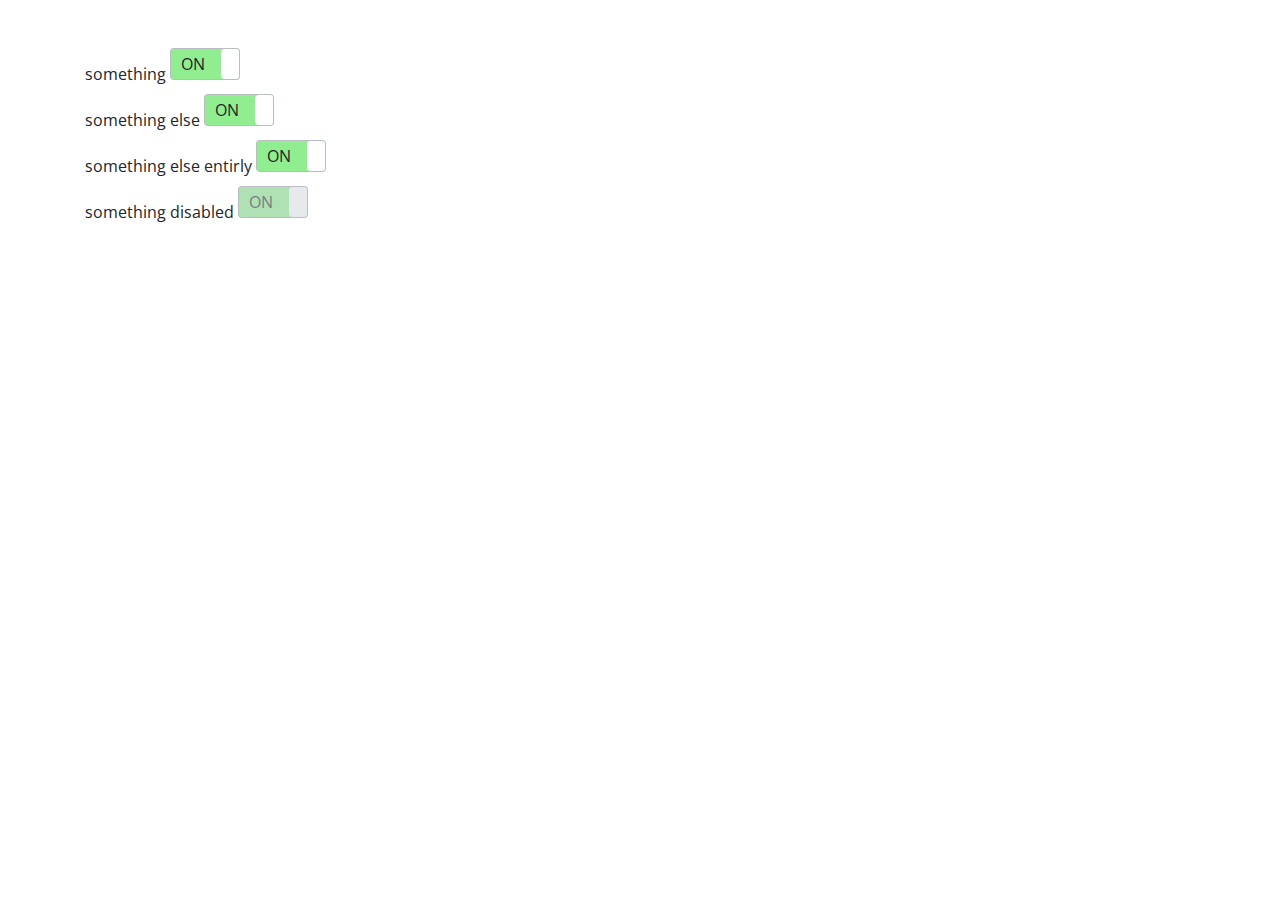
==== demo.html @ 67c16aa3 "Merge pull request #6 from adamculpepper/dev" ====
<!DOCTYPE html>
<html lang="en">
	<head>
		<title>Moo Toggle</title>
		<link href="https://fonts.googleapis.com/css?family=Open+Sans" rel="stylesheet">
		<link rel="stylesheet" media="screen" href="https://stackpath.bootstrapcdn.com/bootstrap/4.1.3/css/bootstrap.min.css">
		<link rel="stylesheet" media="screen" href="moo-toggle.css">
		<style>body {font-family:'Open Sans';}</style>
	</head>
	<body>

		<div class="container">
			<div class="row mt-5">

				<div class="col-12">
					<label>something
						<div class="moo-toggle">
							<input checked type="checkbox" class="moo-toggle-input" id="example_1">
							<label for="example_1" class="moo-toggle-btn">
								<span class="moo-toggle-switch"></span>
							</label>
						</div>
					</label>
				</div>

				<div class="col-12">
					<label>something else
						<div class="moo-toggle">
							<input checked type="checkbox" class="moo-toggle-input" id="example_2">
							<label for="example_2" class="moo-toggle-btn">
								<span class="moo-toggle-switch"></span>
							</label>
						</div>
					</label>
				</div>

				<div class="col-12">
					<label>something else entirly
						<div class="moo-toggle">
							<input checked type="checkbox" class="moo-toggle-input" id="example_3">
							<label for="example_3" class="moo-toggle-btn">
								<span class="moo-toggle-switch"></span>
							</label>
						</div>
					</label>
				</div>

				<div class="col-12">
					<label>something disabled
						<div class="moo-toggle">
							<input disabled checked type="checkbox" class="moo-toggle-input" id="example_4">
							<label for="example_4" class="moo-toggle-btn">
								<span class="moo-toggle-switch"></span>
							</label>
						</div>
					</label>
				</div>

			</div>
		</div>

	</body>
</html>
---- moo-toggle.css ----
/*
Moo Toggle
Version: 1.0
Adam Culpepper
https://github.com/adamculpepper/moo-toggle
*/

.moo-toggle {width:70px;}
.moo-toggle .moo-toggle-switch {width:20px;}
.moo-toggle input:checked + label .moo-toggle-switch {margin-left:50px;} /* .moo-toggle width minus .moo-toggle-switch width */


/* CORE */
.moo-toggle {display:inline-block; overflow:hidden; background:#ced4da; border:1px solid rgba(0, 0, 0, 0.1); border-radius:4px; position:relative;}
.moo-toggle input {display:none;}
.moo-toggle label {display:block; width:100%; height:30px; line-height:30px; margin:0; cursor:pointer;
/*	background: -moz-linear-gradient(top, rgba(0,0,0,0.1) 0%, rgba(230,230,230,0.28) 20%, rgba(230,230,230,1) 100%);
	background: -webkit-linear-gradient(top, rgba(0,0,0,0.1) 0%,rgba(230,230,230,0.28) 20%,rgba(230,230,230,1) 100%);
	background: linear-gradient(to bottom, rgba(0,0,0,0.1) 0%,rgba(230,230,230,0.28) 20%,rgba(230,230,230,1) 100%);
	filter: progid:DXImageTransform.Microsoft.gradient( startColorstr='#1a000000', endColorstr='#e6e6e6',GradientType=0 );*/
}
.moo-toggle .moo-toggle-switch {
	content:'';
	display:block;
	height:100%;
	background:#fff;
	/*background:rgba(255, 0, 255, 0.5);*/
	position:absolute;
	z-index:3;
	margin-left:0;
	border-radius:4px;
	/*border-radius:0 4px 4px 0;*/
	/*border:1px solid #adadad;*/
}

.moo-toggle label,
.moo-toggle input + label:before,
.moo-toggle input + label:after,
.moo-toggle .moo-toggle-switch {transition:all 300ms linear;}

/* CHECKED */
.moo-toggle input:checked + label {background:lightgreen;}
.moo-toggle input:checked + label:before {}

.moo-toggle input:checked + label .moo-toggle-switch {/*background:red;*/ /*border-radius:4px 0 0 4px;*/ margin-left:50px;}

/* DISABLED */
.moo-toggle input[disabled] + label {opacity:0.5;}

/* LABELS */
.moo-toggle input + label:before,
.moo-toggle input + label:after {display:block; position:absolute; z-index:2;}
.moo-toggle input + label:before {content:'ON'; left:10px;}
.moo-toggle input + label:after {content:'OFF'; right:10px;}

/* SHOW/HIDE */
.moo-toggle input + label:before {opacity:0;}
.moo-toggle input:checked + label:before {opacity:1;}
.moo-toggle input:checked + label:after {opacity:0;}
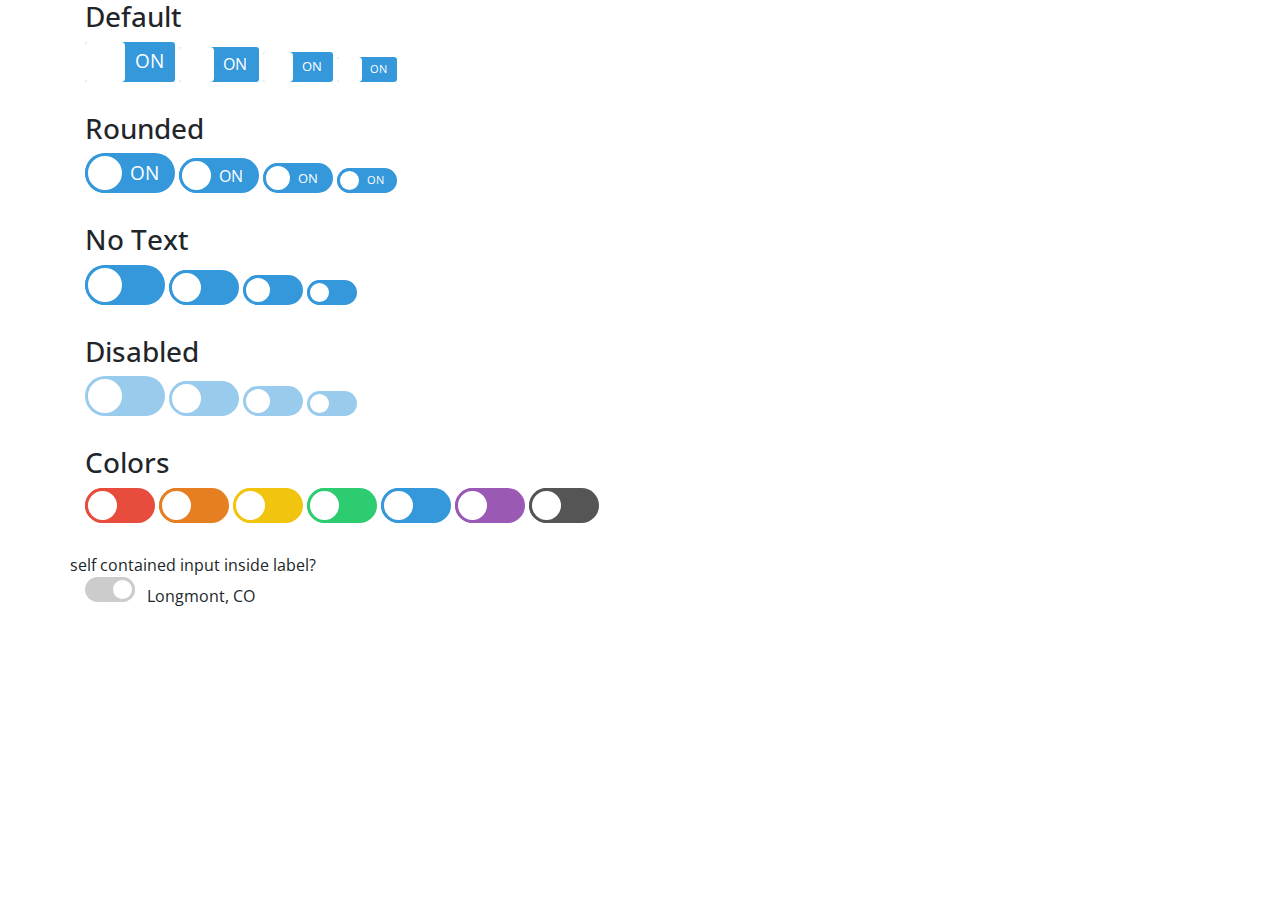
==== commit 842a6cf8: "adding in theme colors, fixing the sizes to be more stepped down on each level, separating the core " ====
--- a/demo.html
+++ b/demo.html
@@ -4,59 +4,216 @@
 		<title>Moo Toggle</title>
 		<link href="https://fonts.googleapis.com/css?family=Open+Sans" rel="stylesheet">
 		<link rel="stylesheet" media="screen" href="https://stackpath.bootstrapcdn.com/bootstrap/4.1.3/css/bootstrap.min.css">
-		<link rel="stylesheet" media="screen" href="moo-toggle.css">
+		<link rel="stylesheet" media="screen" href="toggle-switchy.css">
 		<style>body {font-family:'Open Sans';}</style>
 	</head>
 	<body>
 
 		<div class="container">
-			<div class="row mt-5">
-
+			<div class="row">
 				<div class="col-12">
-					<label>something
-						<div class="moo-toggle">
-							<input checked type="checkbox" class="moo-toggle-input" id="example_1">
-							<label for="example_1" class="moo-toggle-btn">
-								<span class="moo-toggle-switch"></span>
-							</label>
-						</div>
-					</label>
+
+						<div class="row mb-4">
+							<div class="col-12">
+								<h3>Default</h3>
+							</div>
+							<div class="col-12">
+								<div class="toggle-switchy" data-size="lg">
+									<input checked type="checkbox" id="example_1">
+									<label for="example_1">
+										<span class="toggle"></span>
+									</label>
+								</div>
+								<div class="toggle-switchy">
+									<input checked type="checkbox" id="example_2">
+									<label for="example_2">
+										<span class="toggle"></span>
+									</label>
+								</div>
+								<div class="toggle-switchy" data-size="sm">
+									<input checked type="checkbox" id="example_3">
+									<label for="example_3">
+										<span class="toggle"></span>
+									</label>
+								</div>
+								<div class="toggle-switchy" data-size="xs">
+									<input checked type="checkbox" id="example_4">
+									<label for="example_4">
+										<span class="toggle"></span>
+									</label>
+								</div>
+							</div>
+						</div>
+
+						<div class="row mb-4">
+							<div class="col-12">
+								<h3>Rounded</h3>
+							</div>
+							<div class="col-12">
+								<div class="toggle-switchy" data-size="lg" data-style="rounded">
+									<input checked type="checkbox" id="example_5">
+									<label for="example_5">
+										<span class="toggle"></span>
+									</label>
+								</div>
+								<div class="toggle-switchy" data-style="rounded">
+									<input checked type="checkbox" id="example_6">
+									<label for="example_6">
+										<span class="toggle"></span>
+									</label>
+								</div>
+								<div class="toggle-switchy" data-size="sm" data-style="rounded">
+									<input checked type="checkbox" id="example_7">
+									<label for="example_7">
+										<span class="toggle"></span>
+									</label>
+								</div>
+								<div class="toggle-switchy" data-size="xs" data-style="rounded">
+									<input checked type="checkbox" id="example_8">
+									<label for="example_8">
+										<span class="toggle"></span>
+									</label>
+								</div>
+							</div>
+						</div>
+
+						<div class="row mb-4">
+							<div class="col-12">
+								<h3>No Text</h3>
+							</div>
+							<div class="col-12">
+								<div class="toggle-switchy" data-size="lg" data-text="false" data-style="rounded">
+									<input checked type="checkbox" id="example_9">
+									<label for="example_9">
+										<span class="toggle"></span>
+									</label>
+								</div>
+								<div class="toggle-switchy" data-text="false" data-style="rounded">
+									<input checked type="checkbox" id="example_10">
+									<label for="example_10">
+										<span class="toggle"></span>
+									</label>
+								</div>
+								<div class="toggle-switchy" data-size="sm" data-text="false" data-style="rounded">
+									<input checked type="checkbox" id="example_11">
+									<label for="example_11">
+										<span class="toggle"></span>
+									</label>
+								</div>
+								<div class="toggle-switchy" data-size="xs" data-text="false" data-style="rounded">
+									<input checked type="checkbox" id="example_12">
+									<label for="example_12">
+										<span class="toggle"></span>
+									</label>
+								</div>
+							</div>
+						</div>
+
+						<div class="row mb-4">
+							<div class="col-12">
+								<h3>Disabled</h3>
+							</div>
+							<div class="col-12">
+								<div class="toggle-switchy" data-size="lg" data-text="false" data-style="rounded">
+									<input disabled checked type="checkbox" id="example_13">
+									<label for="example_13">
+										<span class="toggle"></span>
+									</label>
+								</div>
+								<div class="toggle-switchy" data-text="false" data-style="rounded">
+									<input disabled checked type="checkbox" id="example_14">
+									<label for="example_14">
+										<span class="toggle"></span>
+									</label>
+								</div>
+								<div class="toggle-switchy" data-size="sm" data-text="false" data-style="rounded">
+									<input disabled checked type="checkbox" id="example_15">
+									<label for="example_15">
+										<span class="toggle"></span>
+									</label>
+								</div>
+								<div class="toggle-switchy" data-size="xs" data-text="false" data-style="rounded">
+									<input disabled checked type="checkbox" id="example_16">
+									<label for="example_16">
+										<span class="toggle"></span>
+									</label>
+								</div>
+							</div>
+						</div>
+
+						<div class="row mb-4">
+							<div class="col-12">
+								<h3>Colors</h3>
+							</div>
+							<div class="col-12">
+								<div class="toggle-switchy" data-size="" data-text="false" data-style="rounded" data-color="red">
+									<input checked type="checkbox" id="example_17">
+									<label for="example_17">
+										<span class="toggle"></span>
+									</label>
+								</div>
+								<div class="toggle-switchy" data-text="false" data-style="rounded" data-color="orange">
+									<input checked type="checkbox" id="example_18">
+									<label for="example_18">
+										<span class="toggle"></span>
+									</label>
+								</div>
+								<div class="toggle-switchy" data-size="" data-text="false" data-style="rounded" data-color="yellow">
+									<input checked type="checkbox" id="example_19">
+									<label for="example_19">
+										<span class="toggle"></span>
+									</label>
+								</div>
+								<div class="toggle-switchy" data-size="" data-text="false" data-style="rounded" data-color="green">
+									<input checked type="checkbox" id="example_20">
+									<label for="example_20">
+										<span class="toggle"></span>
+									</label>
+								</div>
+								<div class="toggle-switchy" data-size="" data-text="false" data-style="rounded" data-color="blue">
+									<input checked type="checkbox" id="example_21">
+									<label for="example_21">
+										<span class="toggle"></span>
+									</label>
+								</div>
+								<div class="toggle-switchy" data-size="" data-text="false" data-style="rounded" data-color="purple">
+									<input checked type="checkbox" id="example_22">
+									<label for="example_22">
+										<span class="toggle"></span>
+									</label>
+								</div>
+								<div class="toggle-switchy" data-size="" data-text="false" data-style="rounded" data-color="gray">
+									<input checked type="checkbox" id="example_23">
+									<label for="example_23">
+										<span class="toggle"></span>
+									</label>
+								</div>
+							</div>
+						</div>
+
 				</div>
-
+			</div>
+
+			<div class="row">
+					
+				self contained input inside label?
 				<div class="col-12">
-					<label>something else
-						<div class="moo-toggle">
-							<input checked type="checkbox" class="moo-toggle-input" id="example_2">
-							<label for="example_2" class="moo-toggle-btn">
-								<span class="moo-toggle-switch"></span>
-							</label>
-						</div>
-					</label>
+					<div class="toggle-switchy" data-size="xs" data-style="rounded" data-text="false">
+						<input type="checkbox" id="example_6">
+						<label for="example_6">
+							<span class="toggle"></span>
+						</label>
+					</div>
+					<label for="example_6" class="ml-2">Longmont, CO</label>
 				</div>
 
-				<div class="col-12">
-					<label>something else entirly
-						<div class="moo-toggle">
-							<input checked type="checkbox" class="moo-toggle-input" id="example_3">
-							<label for="example_3" class="moo-toggle-btn">
-								<span class="moo-toggle-switch"></span>
-							</label>
-						</div>
-					</label>
-				</div>
-
-				<div class="col-12">
-					<label>something disabled
-						<div class="moo-toggle">
-							<input disabled checked type="checkbox" class="moo-toggle-input" id="example_4">
-							<label for="example_4" class="moo-toggle-btn">
-								<span class="moo-toggle-switch"></span>
-							</label>
-						</div>
-					</label>
-				</div>
+
+
 
 			</div>
+
+
+
 		</div>
 
 	</body>
--- a/toggle-switchy.css
+++ b/toggle-switchy.css
@@ -0,0 +1,118 @@
+/*
+Toggle Switchy v1.2
+by Adam Culpepper | @adamculpepper
+https://github.com/adamculpepper/toggle-switchy
+*/
+
+/* Customizable styles */
+
+/*Colors: Default (blue) */
+.toggle-switchy input + label {color:#fff;}
+.toggle-switchy input + label .toggle {background:#fff;}
+.toggle-switchy input + label:before {content:'ON'; left:55%;}
+.toggle-switchy input + label:after {content:'OFF'; right:55%;}
+.toggle-switchy input:checked + label {background:#3498db;}
+.toggle-switchy input:not(:checked) + label {background:#ccc;}
+.toggle-switchy[data-style='rounded'] input:checked + label .toggle	{border:3px solid #3498db;}
+.toggle-switchy[data-style='rounded'] input:not(:checked) + label .toggle {border:3px solid #ccc;}
+
+/* Rounded switch corners */
+.toggle-switchy input + label .toggle {border-radius:4px 0 0 4px;}
+.toggle-switchy input:checked + label .toggle {border-radius:0 4px 4px 0;}
+
+/* //////////////////////////
+CORE STYLES BELOW - NO TOUCHY
+////////////////////////// */
+.toggle-switchy {display:inline-block; overflow:hidden; border-radius:3px; position:relative;}
+.toggle-switchy * {transition:all 200ms linear;}
+.toggle-switchy input {display:none;}
+.toggle-switchy input[disabled] + label {opacity:0.5;}
+.toggle-switchy input + label {display:block; width:100%; height:100%; margin:0; cursor:pointer;}
+.toggle-switchy input + label .toggle {content:''; display:block; height:100%; position:absolute; left:0; z-index:3;}
+
+/* LABELS */
+.toggle-switchy input + label:before,
+.toggle-switchy input + label:after {display:flex; align-items:center; position:absolute; z-index:2; height:100%; transition:all 200ms linear;}
+.toggle-switchy input + label:before {left:55%;}
+.toggle-switchy input + label:after {right:55%;}
+.toggle-switchy input + label:hover {cursor:pointer;}
+
+/* SHOW/HIDE */
+.toggle-switchy input + label:before {opacity:0;}
+.toggle-switchy input:checked + label:before {opacity:1;}
+.toggle-switchy input:checked + label:after {opacity:0;}
+/* //////////////////////////
+CORE STYLES ABOVE - NO TOUCHY
+////////////////////////// */
+
+
+/* Size: Large */
+.toggle-switchy[data-size='lg']										{width:90px; height:40px;}
+.toggle-switchy[data-size='lg'] .toggle								{width:40px;}
+.toggle-switchy[data-size='lg'] input + label:before,
+.toggle-switchy[data-size='lg'] input + label:after					{font-size:1.2rem;}
+.toggle-switchy[data-size='lg'] input:not(:checked) + label .toggle	{left:calc(100% - 40px);}
+
+/* Size: Normal */
+.toggle-switchy														{width:80px; height:35px;}
+.toggle-switchy .toggle												{width:35px;}
+.toggle-switchy input + label:before,
+.toggle-switchy input + label:after									{font-size:1rem;}
+.toggle-switchy input:not(:checked) + label .toggle					{left:calc(100% - 35px);}
+
+/* Size: Small */
+.toggle-switchy[data-size='sm']										{width:70px; height:30px;}
+.toggle-switchy[data-size='sm'] .toggle								{width:30px;}
+.toggle-switchy[data-size='sm'] input + label:before,
+.toggle-switchy[data-size='sm'] input + label:after					{font-size:0.8rem;}
+.toggle-switchy[data-size='sm'] input:not(:checked) + label .toggle	{left:calc(100% - 30px);}
+
+/* Size: Extra Small */
+.toggle-switchy[data-size='xs']										{width:60px; height:25px;}
+.toggle-switchy[data-size='xs'] .toggle								{width:25px;}
+.toggle-switchy[data-size='xs'] input + label:before,
+.toggle-switchy[data-size='xs'] input + label:after					{font-size:0.7rem;}
+.toggle-switchy[data-size='xs'] input:not(:checked) + label .toggle	{left:calc(100% - 25px);}
+
+/* Style: Rounded */
+.toggle-switchy[data-style='rounded'],
+.toggle-switchy[data-style='rounded'] input + label .toggle			{border-radius:50px;}
+.toggle-switchy[data-style='rounded'] input + label:before			{left:50%;}
+.toggle-switchy[data-style='rounded'] input + label:after			{right:50%;}
+
+/* Text: Off */
+.toggle-switchy[data-text='false'] input + label:before,
+.toggle-switchy[data-text='false'] input + label:after				{content:'';}
+
+.toggle-switchy[data-text='false'][data-size='lg']					{width:80px;}
+.toggle-switchy[data-text='false']									{width:70px;}
+.toggle-switchy[data-text='false'][data-size='sm']					{width:60px;}
+.toggle-switchy[data-text='false'][data-size='xs']					{width:50px;}
+
+/* Color: Red */
+.toggle-switchy[data-color='red'] input:checked + label {background:#e74c3c;}
+.toggle-switchy[data-color='red'][data-style='rounded'] input:checked + label .toggle {border-color:#e74c3c;}
+
+/* Color: Orange */
+.toggle-switchy[data-color='orange'] input:checked + label {background:#e67e22;}
+.toggle-switchy[data-color='orange'][data-style='rounded'] input:checked + label .toggle {border-color:#e67e22;}
+ 
+ /* Color: Yellow */
+.toggle-switchy[data-color='yellow'] input:checked + label {background:#f1c40f;}
+.toggle-switchy[data-color='yellow'][data-style='rounded'] input:checked + label .toggle {border-color:#f1c40f;}
+
+/* Color: Green */
+.toggle-switchy[data-color='green'] input:checked + label {background:#2ecc71;}
+.toggle-switchy[data-color='green'][data-style='rounded'] input:checked + label .toggle {border-color:#2ecc71;}
+
+/* Color: Blue */
+.toggle-switchy[data-color='blue'] input:checked + label {background:#3498db;}
+.toggle-switchy[data-color='blue'][data-style='rounded'] input:checked + label .toggle {border-color:#3498db;}
+
+/* Color: Purple */
+.toggle-switchy[data-color='purple'] input:checked + label {background:#9b59b6;}
+.toggle-switchy[data-color='purple'][data-style='rounded'] input:checked + label .toggle {border-color:#9b59b6;}
+
+/* Color: Gray */
+.toggle-switchy[data-color='gray'] input:checked + label {background:#555;}
+.toggle-switchy[data-color='gray'][data-style='rounded'] input:checked + label .toggle {border-color:#555;}
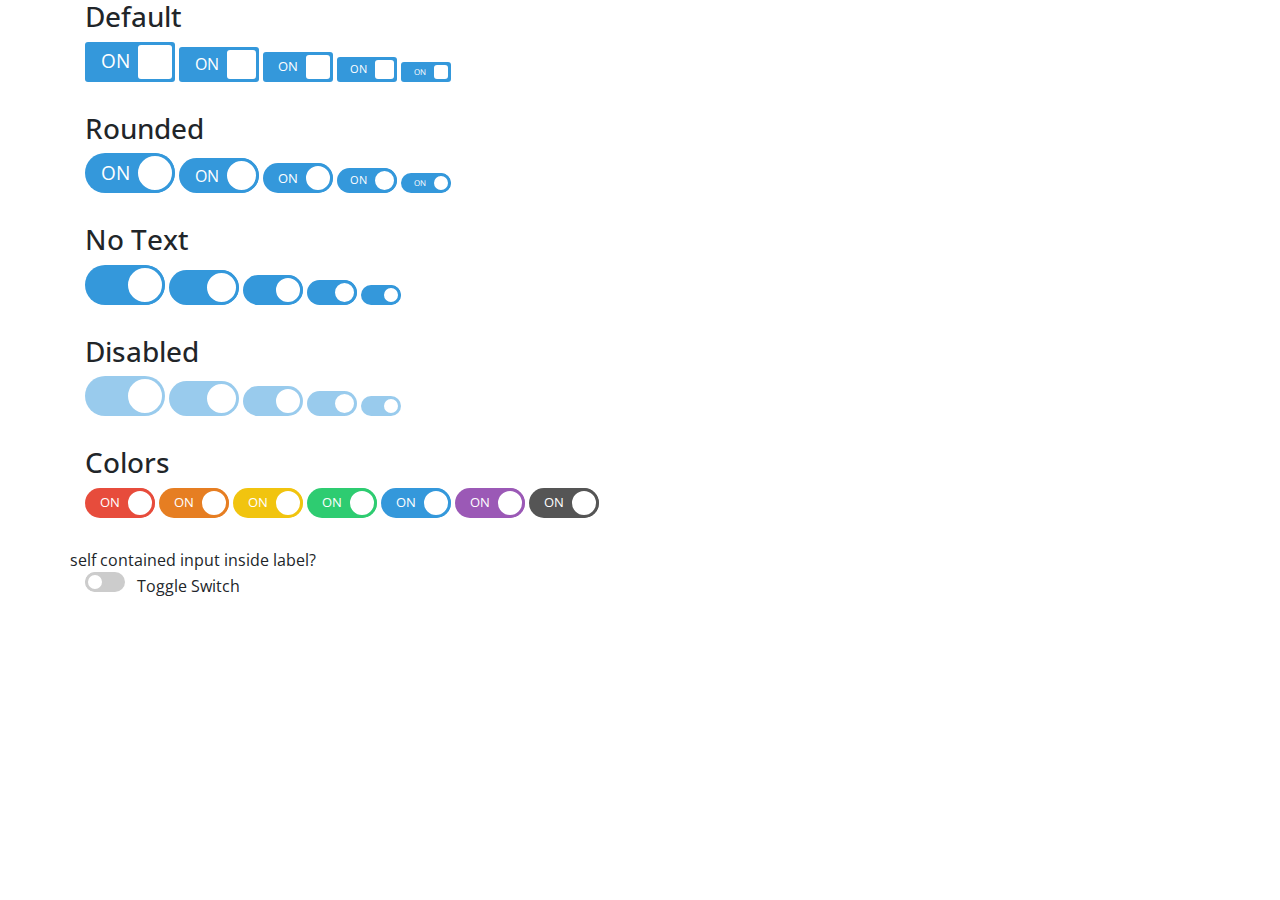
==== commit 0f955713: "swapping the ON and OFF positions and changing the transitions from "all" to their respective option" ====
--- a/demo.html
+++ b/demo.html
@@ -18,94 +18,112 @@
 								<h3>Default</h3>
 							</div>
 							<div class="col-12">
-								<div class="toggle-switchy" data-size="lg">
+								<div class="toggle-switchy" data-size="xl">
 									<input checked type="checkbox" id="example_1">
 									<label for="example_1">
 										<span class="toggle"></span>
 									</label>
 								</div>
-								<div class="toggle-switchy">
+								<div class="toggle-switchy" data-size="lg">
 									<input checked type="checkbox" id="example_2">
 									<label for="example_2">
 										<span class="toggle"></span>
 									</label>
 								</div>
-								<div class="toggle-switchy" data-size="sm">
+								<div class="toggle-switchy" data-size="">
 									<input checked type="checkbox" id="example_3">
 									<label for="example_3">
 										<span class="toggle"></span>
 									</label>
 								</div>
-								<div class="toggle-switchy" data-size="xs">
+								<div class="toggle-switchy" data-size="sm">
 									<input checked type="checkbox" id="example_4">
 									<label for="example_4">
 										<span class="toggle"></span>
 									</label>
 								</div>
-							</div>
-						</div>
-
-						<div class="row mb-4">
-							<div class="col-12">
-								<h3>Rounded</h3>
-							</div>
-							<div class="col-12">
-								<div class="toggle-switchy" data-size="lg" data-style="rounded">
+								<div class="toggle-switchy" data-size="xs">
 									<input checked type="checkbox" id="example_5">
 									<label for="example_5">
 										<span class="toggle"></span>
 									</label>
 								</div>
-								<div class="toggle-switchy" data-style="rounded">
+							</div>
+						</div>
+
+						<div class="row mb-4">
+							<div class="col-12">
+								<h3>Rounded</h3>
+							</div>
+							<div class="col-12">
+								<div class="toggle-switchy" data-size="xl" data-style="rounded">
 									<input checked type="checkbox" id="example_6">
 									<label for="example_6">
 										<span class="toggle"></span>
 									</label>
 								</div>
-								<div class="toggle-switchy" data-size="sm" data-style="rounded">
+								<div class="toggle-switchy" data-size="lg" data-style="rounded">
 									<input checked type="checkbox" id="example_7">
 									<label for="example_7">
 										<span class="toggle"></span>
 									</label>
 								</div>
-								<div class="toggle-switchy" data-size="xs" data-style="rounded">
+								<div class="toggle-switchy" data-size="" data-style="rounded">
 									<input checked type="checkbox" id="example_8">
 									<label for="example_8">
 										<span class="toggle"></span>
 									</label>
 								</div>
-							</div>
-						</div>
-
-						<div class="row mb-4">
-							<div class="col-12">
-								<h3>No Text</h3>
-							</div>
-							<div class="col-12">
-								<div class="toggle-switchy" data-size="lg" data-text="false" data-style="rounded">
+								<div class="toggle-switchy" data-size="sm" data-style="rounded">
 									<input checked type="checkbox" id="example_9">
 									<label for="example_9">
 										<span class="toggle"></span>
 									</label>
 								</div>
-								<div class="toggle-switchy" data-text="false" data-style="rounded">
+								<div class="toggle-switchy" data-size="xs" data-style="rounded">
 									<input checked type="checkbox" id="example_10">
 									<label for="example_10">
 										<span class="toggle"></span>
 									</label>
 								</div>
-								<div class="toggle-switchy" data-size="sm" data-text="false" data-style="rounded">
+							</div>
+						</div>
+
+						<div class="row mb-4">
+							<div class="col-12">
+								<h3>No Text</h3>
+							</div>
+							<div class="col-12">
+								<div class="toggle-switchy" data-size="xl" data-text="false" data-style="rounded">
 									<input checked type="checkbox" id="example_11">
 									<label for="example_11">
 										<span class="toggle"></span>
 									</label>
 								</div>
-								<div class="toggle-switchy" data-size="xs" data-text="false" data-style="rounded">
+								<div class="toggle-switchy" data-size="lg" data-text="false" data-style="rounded">
 									<input checked type="checkbox" id="example_12">
 									<label for="example_12">
 										<span class="toggle"></span>
 									</label>
 								</div>
+								<div class="toggle-switchy" data-size="" data-text="false" data-style="rounded">
+									<input checked type="checkbox" id="example_13">
+									<label for="example_13">
+										<span class="toggle"></span>
+									</label>
+								</div>
+								<div class="toggle-switchy" data-size="sm" data-text="false" data-style="rounded">
+									<input checked type="checkbox" id="example_14">
+									<label for="example_14">
+										<span class="toggle"></span>
+									</label>
+								</div>
+								<div class="toggle-switchy" data-size="xs" data-text="false" data-style="rounded">
+									<input checked type="checkbox" id="example_15">
+									<label for="example_15">
+										<span class="toggle"></span>
+									</label>
+								</div>
 							</div>
 						</div>
 
@@ -114,30 +132,36 @@
 								<h3>Disabled</h3>
 							</div>
 							<div class="col-12">
-								<div class="toggle-switchy" data-size="lg" data-text="false" data-style="rounded">
-									<input disabled checked type="checkbox" id="example_13">
-									<label for="example_13">
-										<span class="toggle"></span>
-									</label>
-								</div>
-								<div class="toggle-switchy" data-text="false" data-style="rounded">
-									<input disabled checked type="checkbox" id="example_14">
-									<label for="example_14">
-										<span class="toggle"></span>
-									</label>
-								</div>
-								<div class="toggle-switchy" data-size="sm" data-text="false" data-style="rounded">
-									<input disabled checked type="checkbox" id="example_15">
-									<label for="example_15">
-										<span class="toggle"></span>
-									</label>
-								</div>
-								<div class="toggle-switchy" data-size="xs" data-text="false" data-style="rounded">
+								<div class="toggle-switchy" data-size="xl" data-text="false" data-style="rounded">
 									<input disabled checked type="checkbox" id="example_16">
 									<label for="example_16">
 										<span class="toggle"></span>
 									</label>
 								</div>
+								<div class="toggle-switchy" data-size="lg" data-text="false" data-style="rounded">
+									<input disabled checked type="checkbox" id="example_17">
+									<label for="example_17">
+										<span class="toggle"></span>
+									</label>
+								</div>
+								<div class="toggle-switchy" data-size="" data-text="false" data-style="rounded">
+									<input disabled checked type="checkbox" id="example_18">
+									<label for="example_18">
+										<span class="toggle"></span>
+									</label>
+								</div>
+								<div class="toggle-switchy" data-size="sm" data-text="false" data-style="rounded">
+									<input disabled checked type="checkbox" id="example_19">
+									<label for="example_19">
+										<span class="toggle"></span>
+									</label>
+								</div>
+								<div class="toggle-switchy" data-size="xs" data-text="false" data-style="rounded">
+									<input disabled checked type="checkbox" id="example_20">
+									<label for="example_20">
+										<span class="toggle"></span>
+									</label>
+								</div>
 							</div>
 						</div>
 
@@ -146,45 +170,45 @@
 								<h3>Colors</h3>
 							</div>
 							<div class="col-12">
-								<div class="toggle-switchy" data-size="" data-text="false" data-style="rounded" data-color="red">
-									<input checked type="checkbox" id="example_17">
-									<label for="example_17">
-										<span class="toggle"></span>
-									</label>
-								</div>
-								<div class="toggle-switchy" data-text="false" data-style="rounded" data-color="orange">
-									<input checked type="checkbox" id="example_18">
-									<label for="example_18">
-										<span class="toggle"></span>
-									</label>
-								</div>
-								<div class="toggle-switchy" data-size="" data-text="false" data-style="rounded" data-color="yellow">
-									<input checked type="checkbox" id="example_19">
-									<label for="example_19">
-										<span class="toggle"></span>
-									</label>
-								</div>
-								<div class="toggle-switchy" data-size="" data-text="false" data-style="rounded" data-color="green">
-									<input checked type="checkbox" id="example_20">
-									<label for="example_20">
-										<span class="toggle"></span>
-									</label>
-								</div>
-								<div class="toggle-switchy" data-size="" data-text="false" data-style="rounded" data-color="blue">
+								<div class="toggle-switchy" data-size="" data-style="rounded" data-color="red">
 									<input checked type="checkbox" id="example_21">
 									<label for="example_21">
 										<span class="toggle"></span>
 									</label>
 								</div>
-								<div class="toggle-switchy" data-size="" data-text="false" data-style="rounded" data-color="purple">
+								<div class="toggle-switchy" data-size="" data-style="rounded" data-color="orange">
 									<input checked type="checkbox" id="example_22">
 									<label for="example_22">
 										<span class="toggle"></span>
 									</label>
 								</div>
-								<div class="toggle-switchy" data-size="" data-text="false" data-style="rounded" data-color="gray">
+								<div class="toggle-switchy" data-size="" data-style="rounded" data-color="yellow">
 									<input checked type="checkbox" id="example_23">
 									<label for="example_23">
+										<span class="toggle"></span>
+									</label>
+								</div>
+								<div class="toggle-switchy" data-size="" data-style="rounded" data-color="green">
+									<input checked type="checkbox" id="example_24">
+									<label for="example_24">
+										<span class="toggle"></span>
+									</label>
+								</div>
+								<div class="toggle-switchy" data-size="" data-style="rounded" data-color="blue">
+									<input checked type="checkbox" id="example_25">
+									<label for="example_25">
+										<span class="toggle"></span>
+									</label>
+								</div>
+								<div class="toggle-switchy" data-size="" data-style="rounded" data-color="purple">
+									<input checked type="checkbox" id="example_26">
+									<label for="example_26">
+										<span class="toggle"></span>
+									</label>
+								</div>
+								<div class="toggle-switchy" data-size="" data-style="rounded" data-color="gray">
+									<input checked type="checkbox" id="example_27">
+									<label for="example_27">
 										<span class="toggle"></span>
 									</label>
 								</div>
@@ -199,12 +223,12 @@
 				self contained input inside label?
 				<div class="col-12">
 					<div class="toggle-switchy" data-size="xs" data-style="rounded" data-text="false">
-						<input type="checkbox" id="example_6">
-						<label for="example_6">
+						<input type="checkbox" id="example_99">
+						<label for="example_99">
 							<span class="toggle"></span>
 						</label>
 					</div>
-					<label for="example_6" class="ml-2">Longmont, CO</label>
+					<label for="example_99" class="ml-2">Toggle Switch</label>
 				</div>
 
 
--- a/toggle-switchy.css
+++ b/toggle-switchy.css
@@ -1,5 +1,5 @@
 /*
-Toggle Switchy v1.2
+Toggle Switchy v1.5
 by Adam Culpepper | @adamculpepper
 https://github.com/adamculpepper/toggle-switchy
 */
@@ -9,85 +9,94 @@
 /*Colors: Default (blue) */
 .toggle-switchy input + label {color:#fff;}
 .toggle-switchy input + label .toggle {background:#fff;}
-.toggle-switchy input + label:before {content:'ON'; left:55%;}
-.toggle-switchy input + label:after {content:'OFF'; right:55%;}
+.toggle-switchy input + label:before {content:'ON'; right:55%;}
+.toggle-switchy input + label:after {content:'OFF'; left:55%;}
 .toggle-switchy input:checked + label {background:#3498db;}
 .toggle-switchy input:not(:checked) + label {background:#ccc;}
-.toggle-switchy[data-style='rounded'] input:checked + label .toggle	{border:3px solid #3498db;}
-.toggle-switchy[data-style='rounded'] input:not(:checked) + label .toggle {border:3px solid #ccc;}
+.toggle-switchy input:checked + label .toggle {border:3px solid #3498db;}
+.toggle-switchy input:not(:checked) + label .toggle {border:3px solid #ccc;}
 
 /* Rounded switch corners */
-.toggle-switchy input + label .toggle {border-radius:4px 0 0 4px;}
-.toggle-switchy input:checked + label .toggle {border-radius:0 4px 4px 0;}
+.toggle-switchy input + label .toggle {border-radius:6px;}
 
 /* //////////////////////////
 CORE STYLES BELOW - NO TOUCHY
 ////////////////////////// */
 .toggle-switchy {display:inline-block; overflow:hidden; border-radius:3px; position:relative;}
-.toggle-switchy * {transition:all 200ms linear;}
 .toggle-switchy input {display:none;}
 .toggle-switchy input[disabled] + label {opacity:0.5;}
 .toggle-switchy input + label {display:block; width:100%; height:100%; margin:0; cursor:pointer;}
-.toggle-switchy input + label .toggle {content:''; display:block; height:100%; position:absolute; left:0; z-index:3;}
+.toggle-switchy input + label .toggle {content:''; display:block; height:100%; position:absolute; right:0; z-index:3;}
 
 /* LABELS */
 .toggle-switchy input + label:before,
-.toggle-switchy input + label:after {display:flex; align-items:center; position:absolute; z-index:2; height:100%; transition:all 200ms linear;}
-.toggle-switchy input + label:before {left:55%;}
-.toggle-switchy input + label:after {right:55%;}
+.toggle-switchy input + label:after {display:flex; align-items:center; position:absolute; z-index:2; height:100%;}
+.toggle-switchy input + label:before {right:50%;}
+.toggle-switchy input + label:after {left:50%;}
 .toggle-switchy input + label:hover {cursor:pointer;}
 
 /* SHOW/HIDE */
 .toggle-switchy input + label:before {opacity:0;}
 .toggle-switchy input:checked + label:before {opacity:1;}
 .toggle-switchy input:checked + label:after {opacity:0;}
+
+/* Transitions */
+.toggle-switchy input + label {transition:background 200ms linear;}
+.toggle-switchy input + label .toggle {transition:right 200ms linear, border-color 200ms linear;}
+.toggle-switchy input + label:before,
+.toggle-switchy input + label:after {transition:all 200ms linear;}
 /* //////////////////////////
 CORE STYLES ABOVE - NO TOUCHY
 ////////////////////////// */
 
+/* Size: Extra Large */
+.toggle-switchy[data-size='xl']										{width:90px; height:40px;}
+.toggle-switchy[data-size='xl'] .toggle								{width:40px;}
+.toggle-switchy[data-size='xl'] input + label:before,
+.toggle-switchy[data-size='xl'] input + label:after					{font-size:1.2rem;}
+.toggle-switchy[data-size='xl'] input:not(:checked) + label .toggle	{right:calc(100% - 40px);}
 
 /* Size: Large */
-.toggle-switchy[data-size='lg']										{width:90px; height:40px;}
-.toggle-switchy[data-size='lg'] .toggle								{width:40px;}
+.toggle-switchy[data-size='lg']										{width:80px; height:35px;}
+.toggle-switchy[data-size='lg'] .toggle								{width:35px;}
 .toggle-switchy[data-size='lg'] input + label:before,
-.toggle-switchy[data-size='lg'] input + label:after					{font-size:1.2rem;}
-.toggle-switchy[data-size='lg'] input:not(:checked) + label .toggle	{left:calc(100% - 40px);}
+.toggle-switchy[data-size='lg'] input + label:after					{font-size:1rem;}
+.toggle-switchy[data-size='lg'] input:not(:checked) + label .toggle	{right:calc(100% - 35px);}
 
-/* Size: Normal */
-.toggle-switchy														{width:80px; height:35px;}
-.toggle-switchy .toggle												{width:35px;}
+/* Size: Default (medium) */
+.toggle-switchy														{width:70px; height:30px;}
+.toggle-switchy .toggle												{width:30px;}
 .toggle-switchy input + label:before,
-.toggle-switchy input + label:after									{font-size:1rem;}
-.toggle-switchy input:not(:checked) + label .toggle					{left:calc(100% - 35px);}
+.toggle-switchy input + label:after									{font-size:0.8rem;}
+.toggle-switchy input:not(:checked) + label .toggle					{right:calc(100% - 30px);}
 
 /* Size: Small */
-.toggle-switchy[data-size='sm']										{width:70px; height:30px;}
-.toggle-switchy[data-size='sm'] .toggle								{width:30px;}
+.toggle-switchy[data-size='sm']										{width:60px; height:25px;}
+.toggle-switchy[data-size='sm'] .toggle								{width:25px;}
 .toggle-switchy[data-size='sm'] input + label:before,
-.toggle-switchy[data-size='sm'] input + label:after					{font-size:0.8rem;}
-.toggle-switchy[data-size='sm'] input:not(:checked) + label .toggle	{left:calc(100% - 30px);}
+.toggle-switchy[data-size='sm'] input + label:after					{font-size:0.7rem;}
+.toggle-switchy[data-size='sm'] input:not(:checked) + label .toggle	{right:calc(100% - 25px);}
 
 /* Size: Extra Small */
-.toggle-switchy[data-size='xs']										{width:60px; height:25px;}
-.toggle-switchy[data-size='xs'] .toggle								{width:25px;}
+.toggle-switchy[data-size='xs']										{width:50px; height:20px;}
+.toggle-switchy[data-size='xs'] .toggle								{width:20px;}
 .toggle-switchy[data-size='xs'] input + label:before,
-.toggle-switchy[data-size='xs'] input + label:after					{font-size:0.7rem;}
-.toggle-switchy[data-size='xs'] input:not(:checked) + label .toggle	{left:calc(100% - 25px);}
+.toggle-switchy[data-size='xs'] input + label:after					{font-size:0.5rem;}
+.toggle-switchy[data-size='xs'] input:not(:checked) + label .toggle	{right:calc(100% - 20px);}
 
 /* Style: Rounded */
 .toggle-switchy[data-style='rounded'],
 .toggle-switchy[data-style='rounded'] input + label .toggle			{border-radius:50px;}
-.toggle-switchy[data-style='rounded'] input + label:before			{left:50%;}
-.toggle-switchy[data-style='rounded'] input + label:after			{right:50%;}
 
 /* Text: Off */
 .toggle-switchy[data-text='false'] input + label:before,
 .toggle-switchy[data-text='false'] input + label:after				{content:'';}
 
-.toggle-switchy[data-text='false'][data-size='lg']					{width:80px;}
-.toggle-switchy[data-text='false']									{width:70px;}
-.toggle-switchy[data-text='false'][data-size='sm']					{width:60px;}
-.toggle-switchy[data-text='false'][data-size='xs']					{width:50px;}
+.toggle-switchy[data-text='false'][data-size='xl']					{width:80px;}
+.toggle-switchy[data-text='false'][data-size='lg']					{width:70px;}
+.toggle-switchy[data-text='false']									{width:60px;}
+.toggle-switchy[data-text='false'][data-size='sm']					{width:50px;}
+.toggle-switchy[data-text='false'][data-size='xs']					{width:40px;}
 
 /* Color: Red */
 .toggle-switchy[data-color='red'] input:checked + label {background:#e74c3c;}
